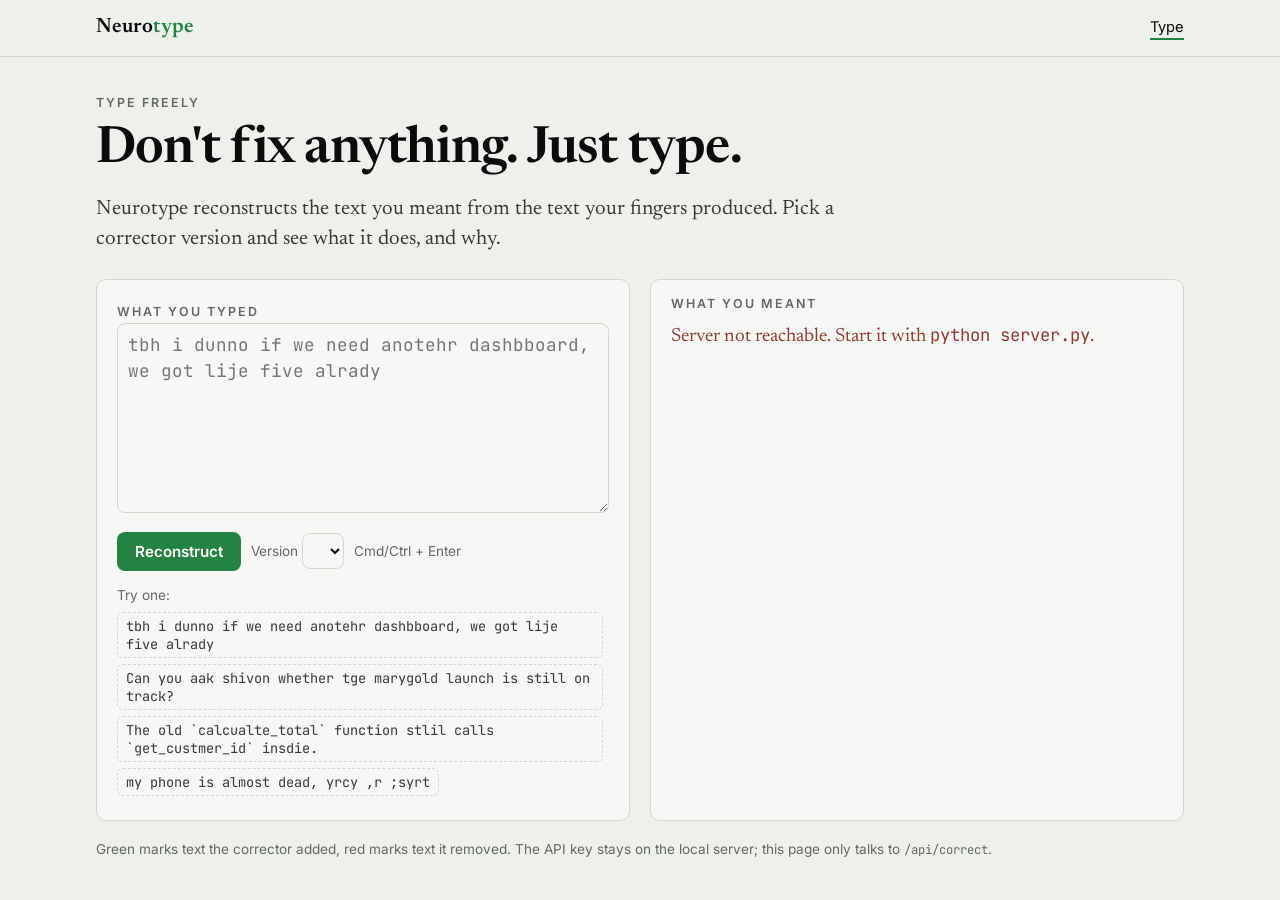
==== app/index.html @ f167f6dd "Dataset, metric, echo baseline and naive prompt (v1, three runs) Curated 82-item dataset with a seed" ====
<!doctype html>
<html lang="en">
<head>
<meta charset="utf-8">
<meta name="viewport" content="width=device-width, initial-scale=1">
<title>Neurotype</title>
<link rel="stylesheet" href="assets/neurotype.css">
<style>
  main.wrap { padding-top: 40px; }
  .grid { display: grid; grid-template-columns: 1fr 1fr; gap: 20px; margin-top: 24px; }
  @media (max-width: 760px) { .grid { grid-template-columns: 1fr; } }
  textarea#in { width: 100%; min-height: 190px; resize: vertical; font: 1.1rem/1.5 var(--mono); }
  .controls { display: flex; gap: 10px; align-items: center; margin-top: 12px; flex-wrap: wrap; }
  .out { min-height: 190px; font: 1.2rem/1.5 var(--serif); white-space: pre-wrap; }
  .why { margin-top: 14px; font-size: .95rem; color: var(--ink-2); }
  .why b { font: 600 .72rem var(--sans); letter-spacing: .12em; text-transform: uppercase; color: var(--ink-3); display: block; margin-bottom: 4px; }
  .examples button { font: .85rem var(--mono); background: transparent; border: 1px dashed var(--rule); border-radius: 6px; padding: 4px 8px; margin: 0 6px 6px 0; text-align: left; cursor: pointer; color: var(--ink-2); }
  .err { color: var(--second); }
</style>
</head>
<body>
<header class="top"><div class="wrap">
  <a class="brand" href="index.html">Neuro<span>type</span></a>
  <nav><a href="index.html" aria-current="page">Type</a></nav>
</div></header>
<main class="wrap">
  <div class="kicker">Type freely</div>
  <h1>Don't fix anything. Just type.</h1>
  <p class="lede narrow">Neurotype reconstructs the text you meant from the text your fingers produced. Pick a corrector version and see what it does, and why.</p>

  <div class="grid">
    <section class="card">
      <label for="in" class="kicker">What you typed</label>
      <textarea id="in" spellcheck="false" placeholder="tbh i dunno if we need anotehr dashbboard, we got lije five alrady"></textarea>
      <div class="controls">
        <button class="btn" id="go">Reconstruct</button>
        <label class="small muted">Version <select id="ver"></select></label>
        <span class="small muted">Cmd/Ctrl + Enter</span>
      </div>
      <div class="examples small" style="margin-top:14px">
        <div class="muted" style="margin-bottom:6px">Try one:</div>
        <button>tbh i dunno if we need anotehr dashbboard, we got lije five alrady</button>
        <button>Can you aak shivon whether tge marygold launch is still on track?</button>
        <button>The old `calcualte_total` function stlil calls `get_custmer_id` insdie.</button>
        <button>my phone is almost dead, yrcy ,r ;syrt</button>
      </div>
    </section>
    <section class="card">
      <div class="kicker">What you meant <span id="meta" class="muted" style="letter-spacing:0;text-transform:none;font-weight:400"></span></div>
      <div class="out" id="out"><span class="muted">The reconstruction appears here.</span></div>
      <div class="why" id="why"></div>
    </section>
  </div>
  <p class="small muted" style="margin-top:18px">Green marks text the corrector added, red marks text it removed. The API key stays on the local server; this page only talks to <code>/api/correct</code>.</p>
</main>
<script>
const $ = (s) => document.querySelector(s);
const esc = (s) => s.replace(/[&<>"]/g, (c) => ({"&":"&amp;","<":"&lt;",">":"&gt;",'"':"&quot;"}[c]));

// Word-level diff (LCS), enough for short messages.
function diff(a, b) {
  const A = a.split(/(\s+)/), B = b.split(/(\s+)/);
  const n = A.length, m = B.length, L = Array.from({length: n + 1}, () => new Int32Array(m + 1));
  for (let i = n - 1; i >= 0; i--) for (let j = m - 1; j >= 0; j--)
    L[i][j] = A[i] === B[j] ? L[i + 1][j + 1] + 1 : Math.max(L[i + 1][j], L[i][j + 1]);
  let i = 0, j = 0, out = "";
  while (i < n && j < m) {
    if (A[i] === B[j]) { out += esc(A[i]); i++; j++; }
    else if (L[i + 1][j] >= L[i][j + 1]) { if (A[i].trim()) out += `<del class="rem">${esc(A[i])}</del>`; else out += esc(A[i]); i++; }
    else { if (B[j].trim()) out += `<ins class="add">${esc(B[j])}</ins>`; else out += esc(B[j]); j++; }
  }
  while (i < n) { if (A[i].trim()) out += `<del class="rem">${esc(A[i])}</del>`; i++; }
  while (j < m) { if (B[j].trim()) out += `<ins class="add">${esc(B[j])}</ins>`; else out += esc(B[j]); j++; }
  return out;
}

async function loadVersions() {
  try {
    const r = await fetch("api/versions");
    const d = await r.json();
    $("#ver").innerHTML = d.versions.map((v) => `<option>${v}</option>`).join("");
    $("#ver").value = d.versions[d.versions.length - 1];
  } catch (e) {
    $("#out").innerHTML = '<span class="err">Server not reachable. Start it with <code>python server.py</code>.</span>';
  }
}

async function run() {
  const text = $("#in").value.trim();
  if (!text) return;
  $("#go").disabled = true;
  $("#out").innerHTML = '<span class="muted">Thinking…</span>';
  $("#why").textContent = "";
  try {
    const r = await fetch("api/correct", {method: "POST", headers: {"Content-Type": "application/json"},
      body: JSON.stringify({text, version: $("#ver").value})});
    const d = await r.json();
    if (d.error) throw new Error(d.error);
    $("#out").innerHTML = diff(text, d.output);
    $("#why").innerHTML = `<b>Rationale</b>${esc(d.rationale || "")}`;
    $("#meta").textContent = `· ${d.version} · ${d.model} · ${d.latency_s}s`;
  } catch (e) {
    $("#out").innerHTML = `<span class="err">${esc(String(e.message || e))}</span>`;
  } finally { $("#go").disabled = false; }
}

$("#go").addEventListener("click", run);
$("#in").addEventListener("keydown", (e) => { if (e.key === "Enter" && (e.metaKey || e.ctrlKey)) run(); });
document.querySelectorAll(".examples button").forEach((b) => b.addEventListener("click", () => { $("#in").value = b.textContent; run(); }));
loadVersions();
</script>
</body>
</html>
---- app/assets/neurotype.css ----
/* Neurotype shared styles. Superlinear look: pale paper, near-black ink, one green.
   Fonts are vendored (SIL OFL 1.1, see fonts/OFL.txt); nothing loads from the network. */
@font-face { font-family: "Newsreader"; src: url(fonts/newsreader-latin-opsz-normal.woff2) format("woff2"); font-weight: 200 800; font-display: swap; }
@font-face { font-family: "Inter"; src: url(fonts/inter-latin-opsz-normal.woff2) format("woff2"); font-weight: 100 900; font-display: swap; }
@font-face { font-family: "JetBrains Mono"; src: url(fonts/jetbrains-mono-latin-400-normal.woff2) format("woff2"); font-weight: 400; font-display: swap; }

:root {
  --paper: #eef0ec;
  --paper-2: #e5e8e3;
  --card: #f7f8f5;
  --ink: #0b0b0b;
  --ink-2: #363936;
  --ink-3: #646864;
  --rule: #d3d7d0;
  --green: #238343;
  --green-text: #22683b;
  --green-tint: #dcebdd;
  --second: #8f3a2e;
  --second-tint: #f1dfdb;
  --serif: "Newsreader", "Iowan Old Style", Georgia, serif;
  --sans: "Inter", "Helvetica Neue", Arial, sans-serif;
  --mono: "JetBrains Mono", "SF Mono", Menlo, Consolas, monospace;
}
@media (prefers-color-scheme: dark) {
  :root:not([data-theme="light"]) {
    --paper: #121513; --paper-2: #1a1e1b; --card: #1c211d; --ink: #eef0ec; --ink-2: #c9cec8;
    --ink-3: #9aa198; --rule: #2f3530; --green: #4fb26f; --green-text: #6cc489; --green-tint: #1d3526;
    --second: #d98172; --second-tint: #3a2420;
  }
}
:root[data-theme="dark"] {
  --paper: #121513; --paper-2: #1a1e1b; --card: #1c211d; --ink: #eef0ec; --ink-2: #c9cec8;
  --ink-3: #9aa198; --rule: #2f3530; --green: #4fb26f; --green-text: #6cc489; --green-tint: #1d3526;
  --second: #d98172; --second-tint: #3a2420;
}

* { box-sizing: border-box; }
html { -webkit-text-size-adjust: 100%; }
body {
  margin: 0; background: var(--paper); color: var(--ink);
  font: 16px/1.55 var(--sans);
}
h1, h2, h3 { font-family: var(--serif); font-weight: 600; letter-spacing: -0.015em; line-height: 1.15; font-optical-sizing: auto; }
h1 { font-size: clamp(2rem, 5vw, 3.2rem); margin: 0 0 .3em; }
h2 { font-size: clamp(1.5rem, 3.2vw, 2.1rem); margin: 2.2em 0 .5em; }
h3 { font-size: 1.25rem; margin: 1.4em 0 .4em; }
p { margin: 0 0 1em; }
a { color: var(--green-text); }
code, .mono { font-family: var(--mono); font-size: .9em; }
.wrap { max-width: 1120px; margin: 0 auto; padding: 0 16px; }
.narrow { max-width: 760px; }
.kicker { font: 600 .78rem/1 var(--sans); letter-spacing: .16em; text-transform: uppercase; color: var(--ink-3); margin-bottom: .9em; }
.lede { font-family: var(--serif); font-size: 1.3rem; color: var(--ink-2); line-height: 1.45; }
.muted { color: var(--ink-3); }
.small { font-size: .85rem; }

header.top { border-bottom: 1px solid var(--rule); background: var(--paper); position: sticky; top: 0; z-index: 5; }
header.top .wrap { display: flex; align-items: center; gap: 20px; height: 56px; }
header.top .brand { font-family: var(--serif); font-weight: 600; font-size: 1.3rem; color: var(--ink); text-decoration: none; }
header.top .brand span { color: var(--green); }
header.top nav { display: flex; gap: 16px; margin-left: auto; flex-wrap: wrap; }
header.top nav a { color: var(--ink-2); text-decoration: none; font-size: .92rem; }
header.top nav a[aria-current="page"] { color: var(--ink); border-bottom: 2px solid var(--green); }

.card { background: var(--card); border: 1px solid var(--rule); border-radius: 10px; padding: 18px 20px; }
.btn {
  font: 600 .95rem var(--sans); background: var(--green); color: #fff; border: 0; border-radius: 8px;
  padding: 10px 18px; cursor: pointer;
}
.btn:hover { filter: brightness(.93); }
.btn:disabled { opacity: .55; cursor: wait; }
select, textarea, input {
  font: inherit; color: var(--ink); background: var(--card); border: 1px solid var(--rule); border-radius: 8px; padding: 8px 10px;
}
textarea:focus, select:focus, input:focus { outline: 2px solid var(--green); outline-offset: 1px; }

/* diffs */
ins.add { background: var(--green-tint); color: var(--ink); text-decoration: none; border-radius: 3px; padding: 0 1px; }
del.rem { background: var(--second-tint); color: var(--second); text-decoration: line-through; border-radius: 3px; padding: 0 1px; }

/* tables */
table { border-collapse: collapse; width: 100%; font-size: .92rem; }
th, td { text-align: left; padding: 8px 10px; border-bottom: 1px solid var(--rule); vertical-align: top; }
th { font: 600 .75rem var(--sans); letter-spacing: .08em; text-transform: uppercase; color: var(--ink-3); }
td.num, th.num { text-align: right; font-family: var(--mono); font-variant-numeric: tabular-nums; }
.scroll-x { overflow-x: auto; }

.pill { display: inline-block; font: 500 .75rem var(--sans); padding: 2px 8px; border-radius: 99px; background: var(--paper-2); color: var(--ink-2); white-space: nowrap; }
.good { color: var(--green-text); }
.bad { color: var(--second); }

footer.foot { border-top: 1px solid var(--rule); margin-top: 64px; padding: 24px 0 40px; color: var(--ink-3); font-size: .85rem; }
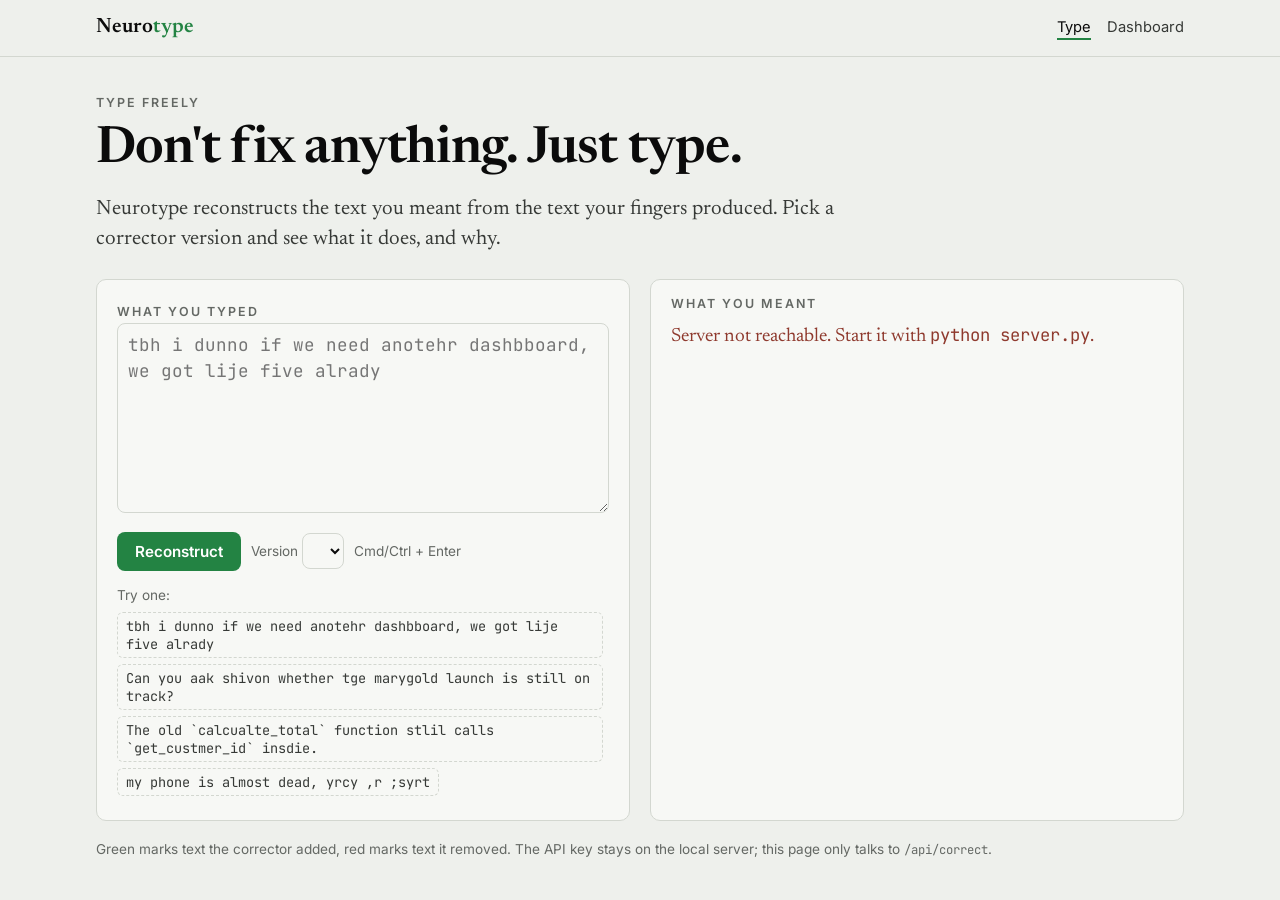
==== commit e5b0623a: "Two-layer dashboard: versions and repeated runs (what), cases with rationale (why) Layer 1 plots eve" ====
--- a/app/index.html
+++ b/app/index.html
@@ -21,7 +21,7 @@
 <body>
 <header class="top"><div class="wrap">
   <a class="brand" href="index.html">Neuro<span>type</span></a>
-  <nav><a href="index.html" aria-current="page">Type</a></nav>
+  <nav><a href="index.html" aria-current="page">Type</a><a href="dashboard.html">Dashboard</a></nav>
 </div></header>
 <main class="wrap">
   <div class="kicker">Type freely</div>
